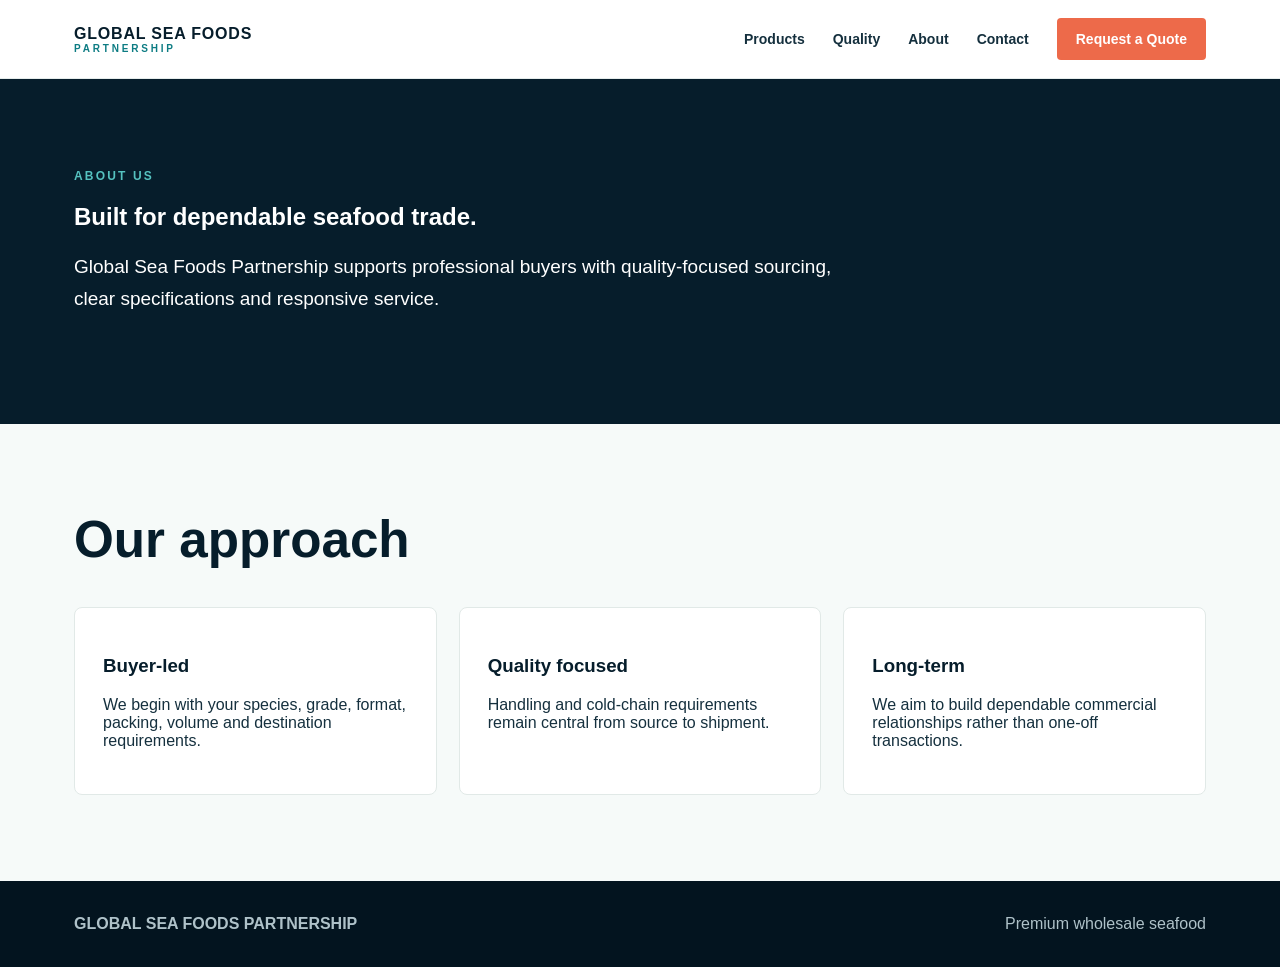
==== about.html @ 60475a54 "Rebuild Global Sea Foods as modern multi-page website" ====
<!doctype html><html><head><meta charset="utf-8"><meta name="viewport" content="width=device-width,initial-scale=1"><title>About | Global Sea Foods Partnership</title><link rel="stylesheet" href="styles.css"></head><body><header class="top"><div class="wrap nav"><a class="brand" href="index.html">GLOBAL SEA FOODS<small>PARTNERSHIP</small></a><nav><a href="products.html">Products</a><a href="quality.html">Quality</a><a href="about.html">About</a><a href="contact.html">Contact</a><a class="cta" href="quote.html">Request a Quote</a></nav></div></header><section class="page-hero"><div class="wrap"><div class="eyebrow">About us</div><h1>Built for dependable seafood trade.</h1><p class="lead">Global Sea Foods Partnership supports professional buyers with quality-focused sourcing, clear specifications and responsive service.</p></div></section><section class="section"><div class="wrap"><h2>Our approach</h2><div class="cards"><div class="card"><h3>Buyer-led</h3><p>We begin with your species, grade, format, packing, volume and destination requirements.</p></div><div class="card"><h3>Quality focused</h3><p>Handling and cold-chain requirements remain central from source to shipment.</p></div><div class="card"><h3>Long-term</h3><p>We aim to build dependable commercial relationships rather than one-off transactions.</p></div></div></div></section><footer><div class="wrap foot"><strong>GLOBAL SEA FOODS PARTNERSHIP</strong><span>Premium wholesale seafood</span></div></footer></body></html>
---- styles.css ----
:root{--navy:#061d2b;--teal:#0d7c83;--coral:#ed6a4a;--paper:#f6faf9;--ink:#15303e}*{box-sizing:border-box}body{margin:0;font-family:Arial,sans-serif;color:var(--ink);background:var(--paper)}a{text-decoration:none;color:inherit}.wrap{max-width:1180px;margin:auto;padding:0 24px}.top{background:#fff;position:sticky;top:0;z-index:10;border-bottom:1px solid #e5eceb}.nav{height:78px;display:flex;align-items:center;justify-content:space-between}.brand{font-weight:900;color:var(--navy);letter-spacing:.05em}.brand small{display:block;font-size:10px;letter-spacing:.28em;color:var(--teal)}nav{display:flex;gap:28px;align-items:center;font-weight:700;font-size:14px}.cta,.btn{background:var(--coral);color:#fff;padding:13px 19px;border-radius:4px;font-weight:800;display:inline-block}.hero{background:var(--navy);color:#fff}.hero-grid{min-height:620px;display:grid;grid-template-columns:44% 56%;align-items:center}.hero-copy{padding:70px 40px 70px 0}.eyebrow{text-transform:uppercase;letter-spacing:.18em;color:#55c2c0;font-weight:800;font-size:12px}.hero h1{font-size:clamp(46px,5.4vw,78px);line-height:.98;margin:18px 0 24px}.hero p{font-size:19px;line-height:1.65;color:#d7e4e7}.hero-img{height:100%;min-height:620px;background:url('assets/seafood-hero.png') center/contain no-repeat}.section{padding:86px 0}.section h1,.section h2{color:var(--navy);font-size:clamp(34px,4vw,52px);margin:0 0 18px}.lead{font-size:19px;line-height:1.7;max-width:760px}.cards{display:grid;grid-template-columns:repeat(3,1fr);gap:22px;margin-top:38px}.card{background:#fff;border:1px solid #e1e9e7;padding:28px;border-radius:8px}.card h3{color:var(--navy)}.band{background:#e8f3f1}.product-grid{display:grid;grid-template-columns:repeat(3,1fr);gap:22px;margin-top:36px}.product{background:#fff;padding:30px;border-bottom:4px solid var(--teal)}.product strong{font-size:22px;color:var(--navy)}.facts{display:grid;grid-template-columns:repeat(4,1fr);gap:18px;margin-top:34px}.fact{padding:24px;background:#fff;border:1px solid #e2e9e8}.contact{background:var(--navy);color:#fff}.contact h1,.contact h2{color:#fff}.contact p{color:#d7e4e7}footer{background:#03141f;color:#afc2c9;padding:34px 0}.foot{display:flex;justify-content:space-between;gap:20px}.page-hero{background:var(--navy);color:#fff;padding:90px 0}.page-hero h1{color:#fff}.menu{display:none}@media(max-width:800px){nav{display:none}.menu{display:block}.hero-grid{grid-template-columns:1fr}.hero-copy{padding:55px 0 25px}.hero-img{min-height:420px}.cards,.product-grid,.facts{grid-template-columns:1fr}.foot{flex-direction:column}.section{padding:60px 0}}
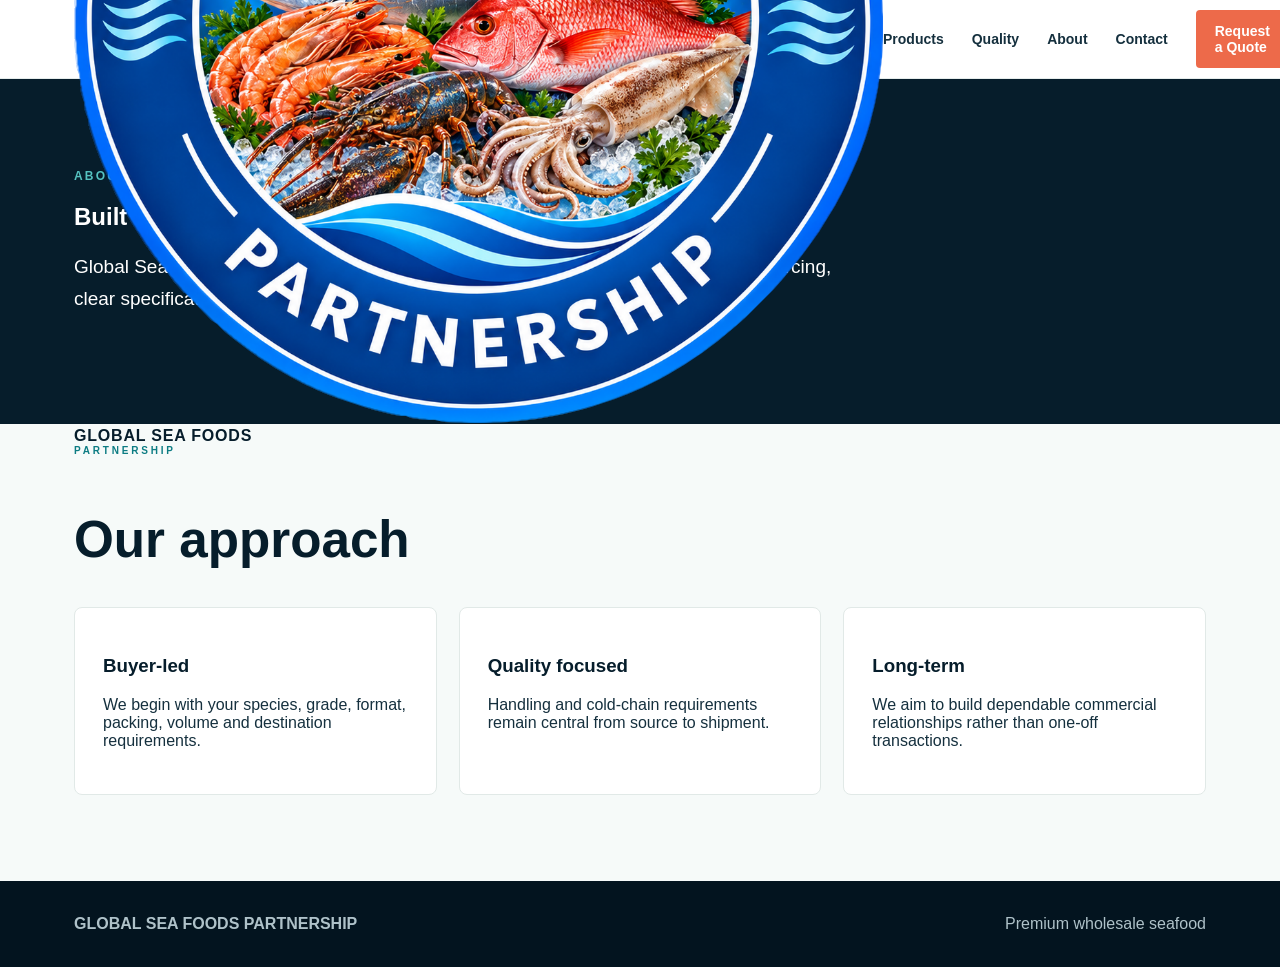
==== commit 751c3627: "Use official Global Sea Foods logo" ====
--- a/about.html
+++ b/about.html
@@ -1 +1 @@
-<!doctype html><html><head><meta charset="utf-8"><meta name="viewport" content="width=device-width,initial-scale=1"><title>About | Global Sea Foods Partnership</title><link rel="stylesheet" href="styles.css"></head><body><header class="top"><div class="wrap nav"><a class="brand" href="index.html">GLOBAL SEA FOODS<small>PARTNERSHIP</small></a><nav><a href="products.html">Products</a><a href="quality.html">Quality</a><a href="about.html">About</a><a href="contact.html">Contact</a><a class="cta" href="quote.html">Request a Quote</a></nav></div></header><section class="page-hero"><div class="wrap"><div class="eyebrow">About us</div><h1>Built for dependable seafood trade.</h1><p class="lead">Global Sea Foods Partnership supports professional buyers with quality-focused sourcing, clear specifications and responsive service.</p></div></section><section class="section"><div class="wrap"><h2>Our approach</h2><div class="cards"><div class="card"><h3>Buyer-led</h3><p>We begin with your species, grade, format, packing, volume and destination requirements.</p></div><div class="card"><h3>Quality focused</h3><p>Handling and cold-chain requirements remain central from source to shipment.</p></div><div class="card"><h3>Long-term</h3><p>We aim to build dependable commercial relationships rather than one-off transactions.</p></div></div></div></section><footer><div class="wrap foot"><strong>GLOBAL SEA FOODS PARTNERSHIP</strong><span>Premium wholesale seafood</span></div></footer></body></html>+<!doctype html><html><head><meta charset="utf-8"><meta name="viewport" content="width=device-width,initial-scale=1"><title>About | Global Sea Foods Partnership</title><link rel="stylesheet" href="styles.css"></head><body><header class="top"><div class="wrap nav"><a class="brand" href="index.html"><img src="assets/a57eb15b45f8396e250833fc6cc97336.png" alt="Global Sea Foods Partnership logo"><span>GLOBAL SEA FOODS<small>PARTNERSHIP</small></span></a><nav><a href="products.html">Products</a><a href="quality.html">Quality</a><a href="about.html">About</a><a href="contact.html">Contact</a><a class="cta" href="quote.html">Request a Quote</a></nav></div></header><section class="page-hero"><div class="wrap"><div class="eyebrow">About us</div><h1>Built for dependable seafood trade.</h1><p class="lead">Global Sea Foods Partnership supports professional buyers with quality-focused sourcing, clear specifications and responsive service.</p></div></section><section class="section"><div class="wrap"><h2>Our approach</h2><div class="cards"><div class="card"><h3>Buyer-led</h3><p>We begin with your species, grade, format, packing, volume and destination requirements.</p></div><div class="card"><h3>Quality focused</h3><p>Handling and cold-chain requirements remain central from source to shipment.</p></div><div class="card"><h3>Long-term</h3><p>We aim to build dependable commercial relationships rather than one-off transactions.</p></div></div></div></section><footer><div class="wrap foot"><strong>GLOBAL SEA FOODS PARTNERSHIP</strong><span>Premium wholesale seafood</span></div></footer></body></html>
